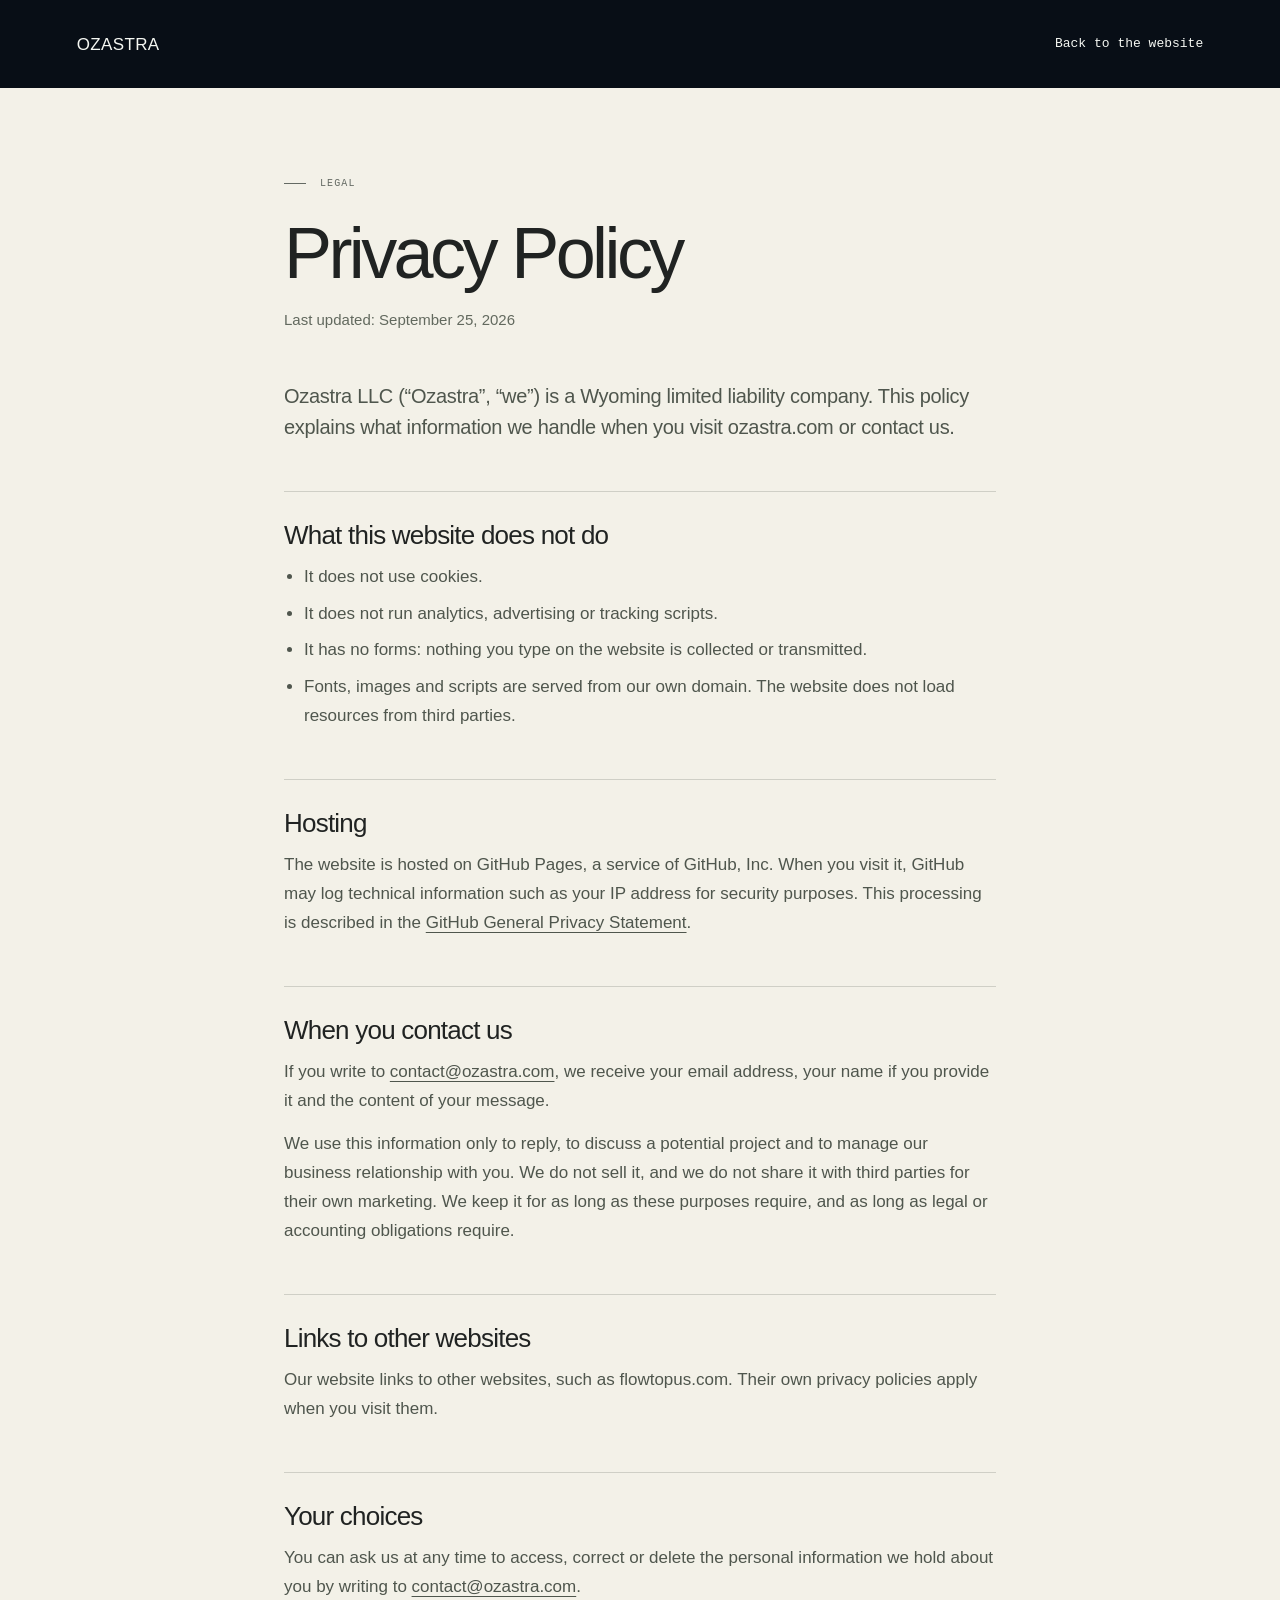
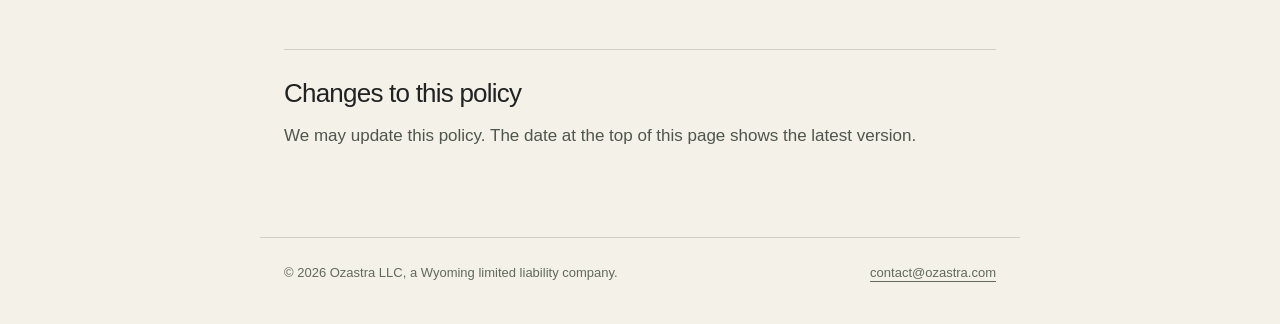
==== site/privacy/index.html @ 5b3029cd "Publish the Ozastra redesign Built from the source repository's master (6c20b5b): reworked intro, ex" ====
<!DOCTYPE html>
<html lang="en">
<head>
<meta charset="utf-8"/>
<meta content="width=device-width, initial-scale=1" name="viewport"/>
<title>Privacy Policy | Ozastra</title>
<meta content="How Ozastra LLC handles information when you visit ozastra.com or contact us." name="description"/>
<link href="https://ozastra.com/privacy/" rel="canonical"/>
<link href="/favicon.ico?v=ozastra-rose-1" rel="icon" type="image/x-icon"/>
<link href="/assets/ozastra/icons/ozastra-32.png?v=1" rel="icon" sizes="32x32" type="image/png"/>
<link href="/assets/ozastra/icons/ozastra-180.png?v=1" rel="apple-touch-icon" sizes="180x180" type="image/png"/>
<style>
@font-face{font-family:Matter;src:url(/assets/ozastra/resources/241227a9a1dd074f.woff2) format("woff2");font-weight:400;font-style:normal;font-display:swap}
@font-face{font-family:Matter;src:url(/assets/ozastra/resources/ca78e63bdd6f36d4.woff2) format("woff2");font-weight:500;font-style:normal;font-display:swap}
@font-face{font-family:"Azeret Semimono";src:url(/assets/ozastra/resources/27cf04390aebfe22.otf) format("opentype");font-weight:400;font-style:normal;font-display:swap}
*{box-sizing:border-box}
html{background:#f3f1e8;color:#202322;-webkit-text-size-adjust:100%}
body{margin:0;font:400 17px/1.7 Matter,Arial,sans-serif}
a{color:inherit;text-underline-offset:4px}
a:focus-visible{outline:2px solid #33564b;outline-offset:4px;border-radius:2px}
.bar{display:flex;align-items:center;justify-content:space-between;gap:20px;padding:22px 6vw;background:#080e16;color:#f5f7f2}
.brand{font:500 17px/1 Matter,Arial,sans-serif;letter-spacing:.02em;text-decoration:none}
.back{font:400 13px/1.4 "Azeret Semimono",monospace;text-decoration:none;display:inline-flex;align-items:center;min-height:44px}
.back:hover{text-decoration:underline}
main{max-width:760px;margin:0 auto;padding:88px 24px 72px}
.eyebrow{display:flex;align-items:center;gap:14px;margin:0 0 26px;font:400 10px/1.5 "Azeret Semimono",monospace;letter-spacing:1.1px;color:#646a63}
.eyebrow::before{content:"";width:22px;height:1px;background:currentColor}
h1{margin:0 0 18px;font-weight:400;font-size:clamp(44px,7vw,72px);line-height:1;letter-spacing:-.05em}
.updated{margin:0 0 48px;color:#62695e;font-size:15px}
.lead{font-size:20px;line-height:1.55;letter-spacing:-.015em;margin:0 0 12px}
h2{margin:48px 0 12px;padding-top:28px;border-top:1px solid #2023222b;font-weight:400;font-size:26px;line-height:1.2;letter-spacing:-.03em}
p,li{color:#4f564d}
p{margin:0 0 14px}
ul{margin:0 0 14px;padding-left:20px}
li{margin:0 0 8px}
footer{border-top:1px solid #2023222b;max-width:760px;margin:0 auto;padding:24px 24px 40px;display:flex;flex-wrap:wrap;justify-content:space-between;gap:6px 24px;font-size:13px;color:#62695e}
footer p{margin:0;color:inherit}
@media(max-width:640px){main{padding:56px 22px 56px}.bar{padding:16px 22px}body{font-size:16px}.lead{font-size:18px}h2{font-size:23px}}
</style>
</head>
<body>
<header class="bar"><a class="brand" href="/">OZASTRA</a><a class="back" href="/">Back to the website</a></header>
<main>
<p class="eyebrow">LEGAL</p>
<h1>Privacy Policy</h1>
<p class="updated">Last updated: September 25, 2026</p>
<p class="lead">Ozastra LLC (“Ozastra”, “we”) is a Wyoming limited liability company. This policy explains what information we handle when you visit ozastra.com or contact us.</p>

<h2>What this website does not do</h2>
<ul>
<li>It does not use cookies.</li>
<li>It does not run analytics, advertising or tracking scripts.</li>
<li>It has no forms: nothing you type on the website is collected or transmitted.</li>
<li>Fonts, images and scripts are served from our own domain. The website does not load resources from third parties.</li>
</ul>

<h2>Hosting</h2>
<p>The website is hosted on GitHub Pages, a service of GitHub, Inc. When you visit it, GitHub may log technical information such as your IP address for security purposes. This processing is described in the <a href="https://docs.github.com/en/site-policy/privacy-policies/github-general-privacy-statement" rel="noopener noreferrer">GitHub General Privacy Statement</a>.</p>

<h2>When you contact us</h2>
<p>If you write to <a href="mailto:contact@ozastra.com">contact@ozastra.com</a>, we receive your email address, your name if you provide it and the content of your message.</p>
<p>We use this information only to reply, to discuss a potential project and to manage our business relationship with you. We do not sell it, and we do not share it with third parties for their own marketing. We keep it for as long as these purposes require, and as long as legal or accounting obligations require.</p>

<h2>Links to other websites</h2>
<p>Our website links to other websites, such as flowtopus.com. Their own privacy policies apply when you visit them.</p>

<h2>Your choices</h2>
<p>You can ask us at any time to access, correct or delete the personal information we hold about you by writing to <a href="mailto:contact@ozastra.com">contact@ozastra.com</a>.</p>

<h2>Changes to this policy</h2>
<p>We may update this policy. The date at the top of this page shows the latest version.</p>
</main>
<footer><p>© 2026 Ozastra LLC, a Wyoming limited liability company.</p><p><a href="mailto:contact@ozastra.com">contact@ozastra.com</a></p></footer>
</body>
</html>
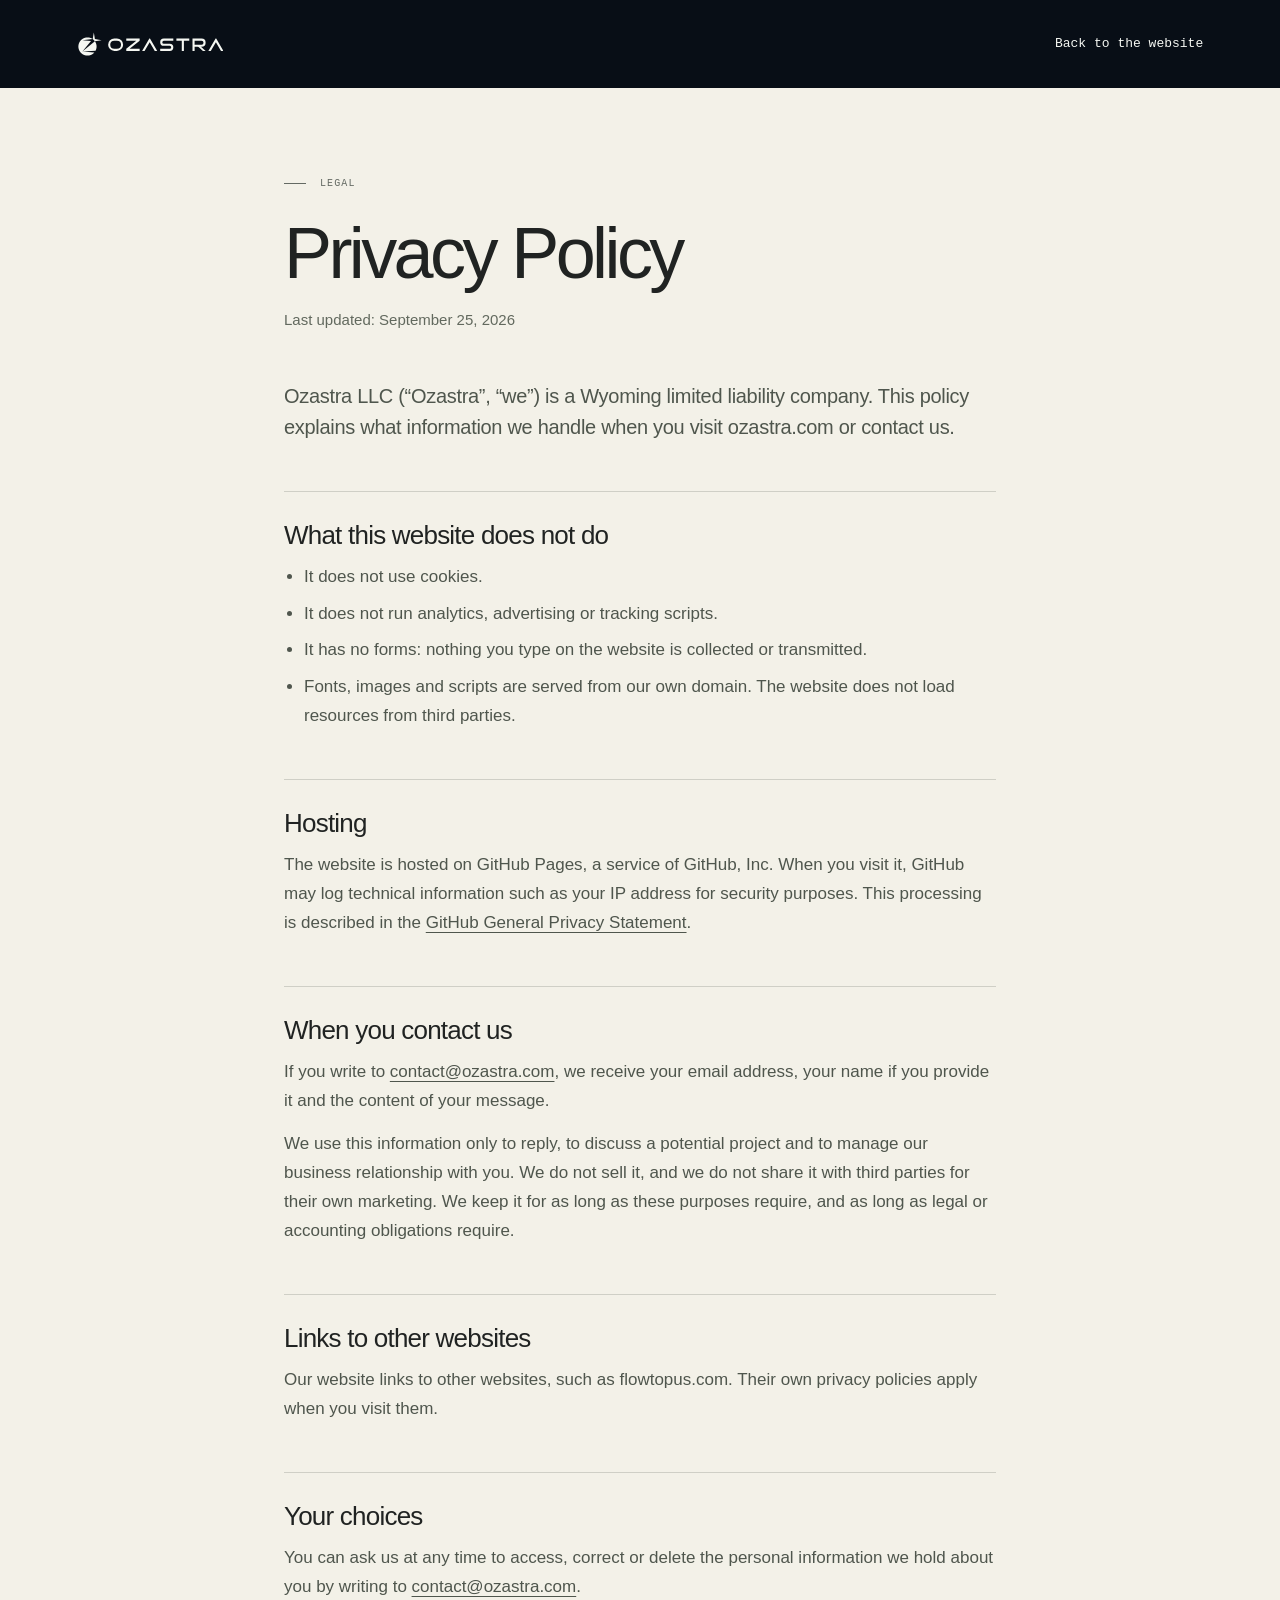
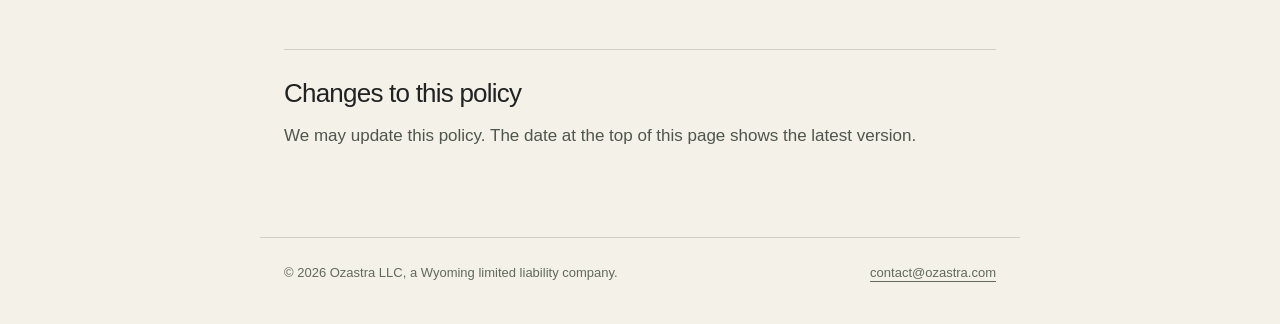
==== commit dee1db93: "Publish the Ozastra logo New logo in the navigation, privacy header and footer signature, with match" ====
--- a/site/privacy/index.html
+++ b/site/privacy/index.html
@@ -6,9 +6,9 @@
 <title>Privacy Policy | Ozastra</title>
 <meta content="How Ozastra LLC handles information when you visit ozastra.com or contact us." name="description"/>
 <link href="https://ozastra.com/privacy/" rel="canonical"/>
-<link href="/favicon.ico?v=ozastra-rose-1" rel="icon" type="image/x-icon"/>
-<link href="/assets/ozastra/icons/ozastra-32.png?v=1" rel="icon" sizes="32x32" type="image/png"/>
-<link href="/assets/ozastra/icons/ozastra-180.png?v=1" rel="apple-touch-icon" sizes="180x180" type="image/png"/>
+<link href="/favicon.ico?v=ozastra-limbe-1" rel="icon" type="image/x-icon"/>
+<link href="/assets/ozastra/icons/ozastra-32.png?v=2" rel="icon" sizes="32x32" type="image/png"/>
+<link href="/assets/ozastra/icons/ozastra-180.png?v=2" rel="apple-touch-icon" sizes="180x180" type="image/png"/>
 <style>
 @font-face{font-family:Matter;src:url(/assets/ozastra/resources/241227a9a1dd074f.woff2) format("woff2");font-weight:400;font-style:normal;font-display:swap}
 @font-face{font-family:Matter;src:url(/assets/ozastra/resources/ca78e63bdd6f36d4.woff2) format("woff2");font-weight:500;font-style:normal;font-display:swap}
@@ -19,7 +19,8 @@
 a{color:inherit;text-underline-offset:4px}
 a:focus-visible{outline:2px solid #33564b;outline-offset:4px;border-radius:2px}
 .bar{display:flex;align-items:center;justify-content:space-between;gap:20px;padding:22px 6vw;background:#080e16;color:#f5f7f2}
-.brand{font:500 17px/1 Matter,Arial,sans-serif;letter-spacing:.02em;text-decoration:none}
+.brand{display:inline-flex;align-items:center;min-height:44px}
+.brand svg{display:block;height:26px;width:auto}
 .back{font:400 13px/1.4 "Azeret Semimono",monospace;text-decoration:none;display:inline-flex;align-items:center;min-height:44px}
 .back:hover{text-decoration:underline}
 main{max-width:760px;margin:0 auto;padding:88px 24px 72px}
@@ -39,7 +40,7 @@
 </style>
 </head>
 <body>
-<header class="bar"><a class="brand" href="/">OZASTRA</a><a class="back" href="/">Back to the website</a></header>
+<header class="bar"><a aria-label="Ozastra" class="brand" href="/"><svg xmlns="http://www.w3.org/2000/svg" viewBox="0 0 1183 210" aria-hidden="true" focusable="false"><path fill="currentColor" fill-rule="evenodd" transform="translate(0 0) scale(2.1)" d="M75.3 58.83L75.29 58.4L75.27 57.97L75.24 57.54L75.21 57.12L75.18 56.69L75.14 56.26L75.1 55.83L75.05 55.41L74.99 54.98L74.93 54.56L74.86 54.13L74.79 53.71L74.72 53.28L74.64 52.86L74.55 52.44L74.46 52.02L74.36 51.6L74.26 51.19L74.15 50.77L74.04 50.36L73.92 49.94L73.8 49.53L73.67 49.12L73.54 48.71L73.41 48.31L73.26 47.9L73.12 47.5L72.96 47.09L72.81 46.7L72.64 46.3L72.48 45.9L72.31 45.51L72.13 45.12L71.95 44.73L71.76 44.34L71.57 43.95L71.38 43.57L71.18 43.19L70.97 42.81L70.76 42.44L70.55 42.07L70.33 41.7L70.11 41.33L69.88 40.97L69.65 40.6L69.41 40.25L69.17 39.89L68.93 39.55L20.69 79.31L71.4 75.77L71.57 75.43L71.76 75.04L71.95 74.66L72.13 74.27L72.31 73.87L72.48 73.48L72.64 73.09L72.81 72.69L72.96 72.29L73.12 71.89L73.26 71.48L73.41 71.08L73.54 70.67L73.67 70.26L73.8 69.85L73.92 69.44L74.04 69.03L74.15 68.61L74.26 68.2L74.36 67.78L74.46 67.36L74.55 66.94L74.64 66.52L74.72 66.1L74.79 65.67L74.86 65.25L74.93 64.83L74.99 64.4L75.05 63.98L75.1 63.55L75.14 63.12L75.18 62.69L75.21 62.27L75.24 61.84L75.27 61.41L75.29 60.98L75.3 60.55L75.31 60.12L75.31 59.69L75.31 59.26ZM68.93 39.55L68.93 39.55L94.69 35.31L68.93 31.07L64.69 5.31L60.45 31.07L60.45 31.07ZM59.75 30.59L59.4 30.35L59.03 30.12L58.67 29.89L58.3 29.67L57.93 29.45L57.56 29.24L57.19 29.03L56.81 28.82L56.43 28.62L56.05 28.43L55.66 28.24L55.27 28.05L54.88 27.87L54.49 27.69L54.1 27.52L53.7 27.36L53.3 27.19L52.91 27.04L52.5 26.88L52.1 26.74L51.69 26.59L51.29 26.46L50.88 26.33L50.47 26.2L50.06 26.08L49.64 25.96L49.23 25.85L48.81 25.74L48.4 25.64L47.98 25.54L47.56 25.45L47.14 25.36L46.72 25.28L46.29 25.21L45.87 25.14L45.44 25.07L45.02 25.01L44.59 24.95L44.17 24.9L43.74 24.86L43.31 24.82L42.88 24.79L42.46 24.76L42.03 24.73L41.6 24.71L41.17 24.7L40.74 24.69L40.31 24.69L39.88 24.69L39.45 24.7L39.02 24.71L38.59 24.73L38.16 24.76L37.73 24.79L37.31 24.82L36.88 24.86L36.45 24.9L36.02 24.95L35.6 25.01L35.17 25.07L34.75 25.14L34.33 25.21L33.9 25.28L33.48 25.36L33.06 25.45L32.64 25.54L32.22 25.64L31.8 25.74L31.39 25.85L30.97 25.96L30.56 26.08L30.15 26.2L29.74 26.33L29.33 26.46L28.92 26.59L28.52 26.74L28.11 26.88L27.71 27.04L27.31 27.19L26.91 27.36L26.52 27.52L26.13 27.69L25.73 27.87L25.34 28.05L24.96 28.24L24.57 28.43L24.19 28.62L23.81 28.82L23.43 29.03L23.06 29.24L22.68 29.45L22.32 29.67L21.95 29.89L21.58 30.12L21.22 30.35L20.86 30.59L20.51 30.83L20.16 31.08L19.81 31.33L19.46 31.58L19.12 31.84L18.78 32.1L18.44 32.37L18.11 32.64L17.77 32.91L17.45 33.19L17.12 33.47L16.8 33.76L16.49 34.05L16.17 34.34L15.87 34.64L15.56 34.94L15.26 35.25L14.96 35.56L14.67 35.87L14.38 36.19L14.09 36.51L13.81 36.83L13.53 37.16L13.25 37.49L12.98 37.82L12.72 38.16L12.45 38.5L12.2 38.84L11.94 39.19L11.69 39.54L11.45 39.89L11.21 40.25L10.97 40.6L10.74 40.97L10.51 41.33L10.29 41.7L10.07 42.07L9.86 42.44L9.65 42.81L9.44 43.19L9.24 43.57L9.05 43.95L8.86 44.34L8.67 44.73L8.49 45.12L8.31 45.51L8.14 45.9L7.97 46.3L7.81 46.7L7.65 47.09L7.5 47.5L7.35 47.9L7.21 48.31L7.08 48.71L6.94 49.12L6.82 49.53L6.69 49.94L6.58 50.36L6.46 50.77L6.36 51.19L6.26 51.6L6.16 52.02L6.07 52.44L5.98 52.86L5.9 53.28L5.82 53.71L5.75 54.13L5.69 54.56L5.63 54.98L5.57 55.41L5.52 55.83L5.48 56.26L5.44 56.69L5.4 57.12L5.37 57.54L5.35 57.97L5.33 58.4L5.32 58.83L5.31 59.26L5.31 59.69L5.31 60.12L5.32 60.55L5.33 60.98L5.35 61.41L5.37 61.84L5.4 62.27L5.44 62.69L5.48 63.12L5.52 63.55L5.57 63.98L5.63 64.4L5.69 64.83L5.75 65.25L5.82 65.67L5.9 66.1L5.98 66.52L6.07 66.94L6.16 67.36L6.26 67.78L6.36 68.2L6.46 68.61L6.58 69.03L6.69 69.44L6.82 69.85L6.94 70.26L7.08 70.67L7.21 71.08L7.35 71.48L7.5 71.89L7.65 72.29L7.81 72.69L7.97 73.09L8.14 73.48L8.31 73.87L8.49 74.27L8.67 74.66L8.86 75.04L9.05 75.43L9.24 75.81L9.44 76.19L9.65 76.57L9.86 76.94L10.07 77.32L10.29 77.68L10.51 78.05L10.74 78.42L10.97 78.78L11.21 79.14L11.45 79.49L11.69 79.84L11.94 80.19L12.2 80.54L12.45 80.88L12.72 81.22L12.98 81.56L13.25 81.89L13.53 82.23L13.81 82.55L14.09 82.88L14.38 83.2L14.67 83.51L14.96 83.83L15.26 84.13L15.56 84.44L15.87 84.74L16.17 85.04L16.49 85.33L16.8 85.62L17.12 85.91L17.45 86.19L17.77 86.47L18.11 86.75L18.44 87.02L18.78 87.28L19.12 87.55L19.46 87.8L19.81 88.06L20.16 88.31L20.51 88.55L20.86 88.79L21.22 89.03L21.58 89.26L21.95 89.49L22.32 89.71L22.68 89.93L23.06 90.14L23.43 90.35L23.81 90.56L24.19 90.76L24.57 90.95L24.96 91.14L25.34 91.33L25.73 91.51L26.13 91.69L26.52 91.86L26.91 92.03L27.31 92.19L27.71 92.35L28.11 92.5L28.52 92.65L28.92 92.79L29.33 92.92L29.74 93.06L30.15 93.18L30.56 93.31L30.97 93.42L31.39 93.54L31.8 93.64L32.22 93.74L32.64 93.84L33.06 93.93L33.48 94.02L33.9 94.1L34.33 94.18L34.75 94.25L35.17 94.31L35.6 94.37L36.02 94.43L36.45 94.48L36.88 94.52L37.31 94.56L37.73 94.6L38.16 94.63L38.59 94.65L39.02 94.67L39.45 94.68L39.88 94.69L40.31 94.69L40.74 94.69L41.17 94.68L41.6 94.67L42.03 94.65L42.46 94.63L42.88 94.6L43.31 94.56L43.74 94.52L44.17 94.48L44.59 94.43L45.02 94.37L45.44 94.31L45.87 94.25L46.29 94.18L46.72 94.1L47.14 94.02L47.56 93.93L47.98 93.84L48.4 93.74L48.81 93.64L49.23 93.54L49.64 93.42L50.06 93.31L50.47 93.18L50.88 93.06L51.29 92.92L51.69 92.79L52.1 92.65L52.5 92.5L52.91 92.35L53.3 92.19L53.7 92.03L54.1 91.86L54.49 91.69L54.88 91.51L55.27 91.33L55.66 91.14L56.05 90.95L56.43 90.76L56.81 90.56L57.19 90.35L57.56 90.14L57.93 89.93L58.3 89.71L58.67 89.49L59.03 89.26L59.4 89.03L59.75 88.79L60.11 88.55L60.46 88.31L60.81 88.06L61.16 87.8L61.5 87.55L61.84 87.28L62.18 87.02L62.51 86.75L62.84 86.47L63.17 86.19L63.49 85.91L63.81 85.62L64.13 85.33L64.44 85.04L64.75 84.74L65.06 84.44L65.36 84.13L65.66 83.83L65.95 83.51L66.24 83.2L66.53 82.88L66.81 82.55L66.83 82.53L20.69 79.31L54.02 38.87L20.69 35.31L60.45 31.07L60.45 31.07L60.11 30.83Z"/><path fill="currentColor" fill-rule="evenodd" transform="translate(252 61) scale(1)" d="M49.5 0H70.5A49.5 49.5 0 0 1 70.5 100H49.5A49.5 49.5 0 0 1 49.5 0ZM49.5 17H70.5A32.5 32.5 0 0 1 70.5 83H49.5A32.5 32.5 0 0 1 49.5 17Z"/><path fill="currentColor" fill-rule="evenodd" transform="translate(398 61) scale(1)" d="M0 0L108 0L108 17L26.93 83L108 83L108 100L0 100L0 83L81.07 17L0 17Z"/><path fill="currentColor" fill-rule="evenodd" transform="translate(526 61) scale(1)" d="M0 100L58.5 0L63.5 0L122 100L102.3 100L61 29.39L19.7 100Z"/><path fill="currentColor" fill-rule="evenodd" transform="translate(672 61) scale(1)" d="M106 0H29.25A29.25 29.25 0 0 0 29.25 58.5H76.75A12.25 12.25 0 0 1 76.75 83H0V100H76.75A29.25 29.25 0 0 0 76.75 41.5H29.25A12.25 12.25 0 0 1 29.25 17H106Z"/><path fill="currentColor" fill-rule="evenodd" transform="translate(803 61) scale(1)" d="M0 0H104V17H60.5V100H43.5V17H0Z"/><path fill="currentColor" fill-rule="evenodd" transform="translate(933 61) scale(1)" d="M0 0H72.75A33.25 33.25 0 0 1 72.75 66.5H17V100H0ZM17 17H72.75A16.25 16.25 0 0 1 72.75 49.5H17Z"/><path fill="currentColor" fill-rule="evenodd" transform="translate(933 61) scale(1)" d="M38.16 58L59.92 58L106 100L84.24 100Z"/><path fill="currentColor" fill-rule="evenodd" transform="translate(1061 61) scale(1)" d="M0 100L58.5 0L63.5 0L122 100L102.3 100L61 29.39L19.7 100Z"/></svg></a><a class="back" href="/">Back to the website</a></header>
 <main>
 <p class="eyebrow">LEGAL</p>
 <h1>Privacy Policy</h1>
